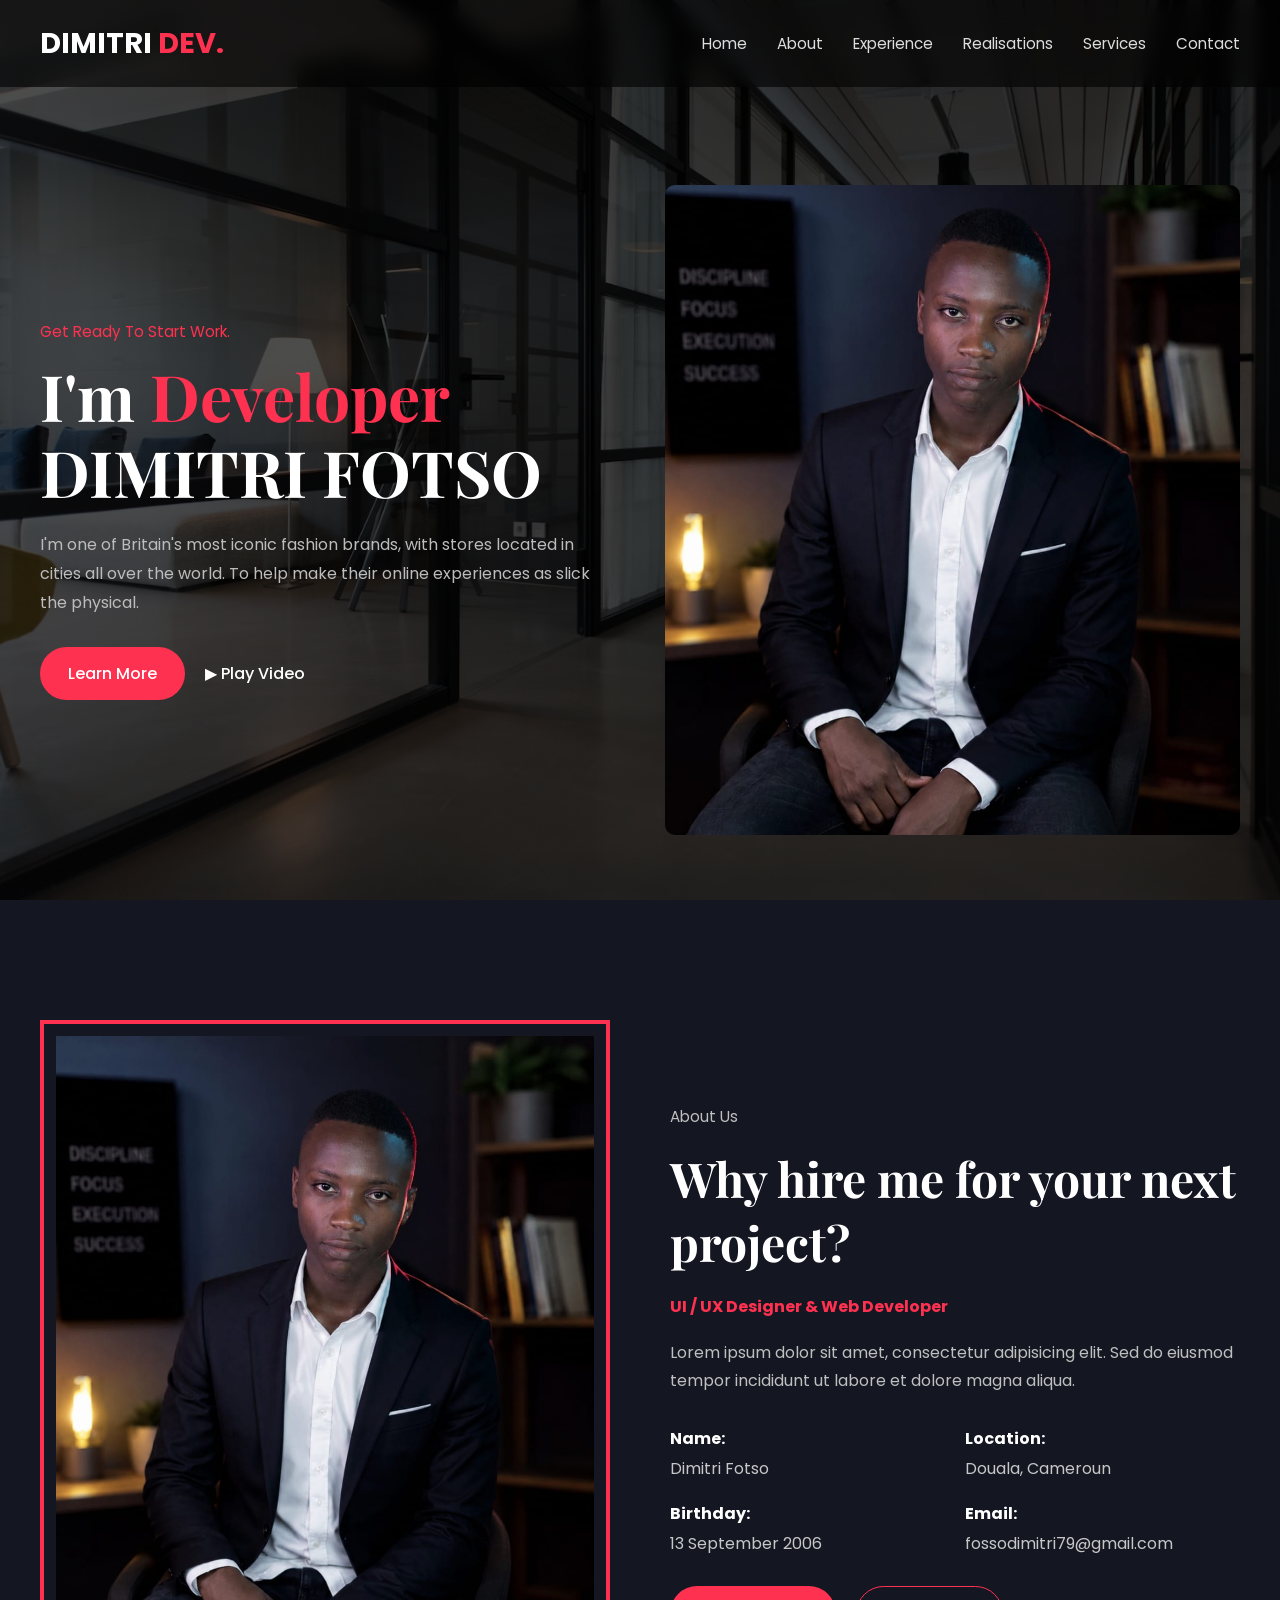
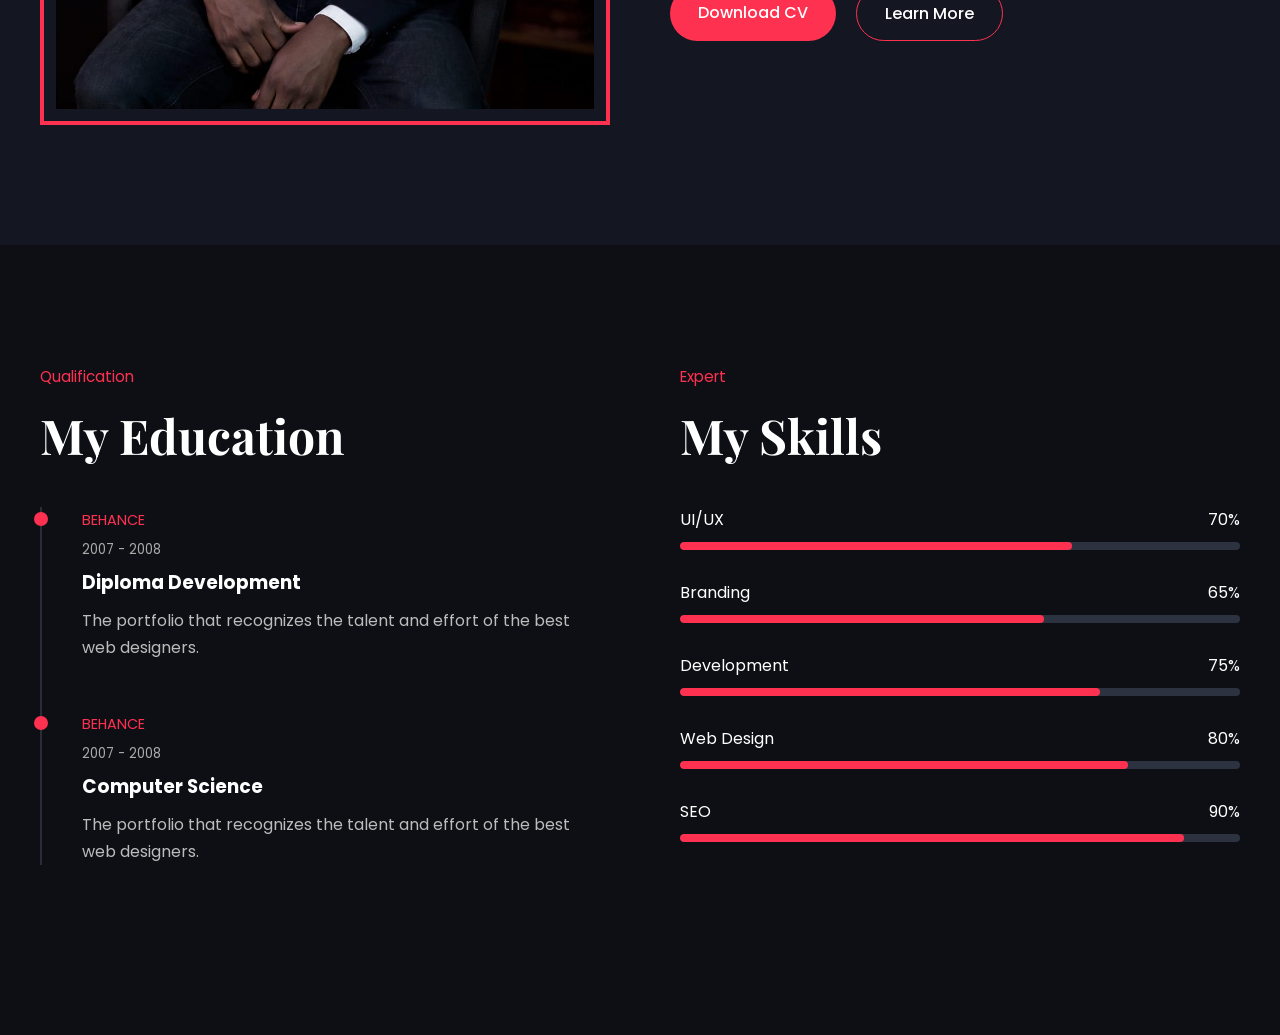
==== index.html @ 7f119b14 "mis a jour" ====
<!DOCTYPE html>
<html lang="fr">
<head>
  <meta charset="UTF-8" />
  <meta name="viewport" content="width=device-width, initial-scale=1.0" />
  <title>Portfolio dimi-dev-237</title>
  <link rel="stylesheet" href="style.css" />
  <link rel="preconnect" href="https://fonts.googleapis.com">
  <link rel="preconnect" href="https://fonts.gstatic.com" crossorigin>
  <link href="https://fonts.googleapis.com/css2?family=Poppins:wght@300;400;500;600;700&family=Playfair+Display:wght@600;700&display=swap" rel="stylesheet">
</head>
<body>

  <!-- HEADER -->
  <header class="header">
    <div class="container navbar">
      <div class="logo">DIMITRI<span>  DEV.</span></div>

      <nav>
        <ul class="nav-links" id="navLinks">
          <li><a href="#" class="active">Home</a></li>
          <li><a href="about.html">About</a></li>
          <li><a href="#education">Experience</a></li>
          <li><a href="realisations.html">Realisations</a></li>
          <li><a href="#services">Services</a></li>
          <li><a href="conctact.html">Contact</a></li>
        </ul>
      </nav>

      <button class="menu-btn" id="menuBtn">☰</button>
    </div>
  </header>

  <!-- HERO -->
  <section class="hero" id="home">
    <div class="container hero-content">

      <div class="hero-text">
        <p class="small-title">Get Ready To Start Work.</p>

        <h1>
          I'm <span>Developer</span><br>
          DIMITRI FOTSO 
        </h1>

        <p class="hero-description">
          I'm one of Britain's most iconic fashion brands, with stores located in cities all over the world.
          To help make their online experiences as slick the physical.
        </p>

        <div class="hero-buttons">
          <a href="#" class="btn primary-btn">Learn More</a>
          <a href="#" class="video-btn">
            ▶ Play Video
          </a>
        </div>
      </div>

      <div class="hero-image">
        <img src="image/profilport.jpeg" alt="Developer">
      </div>

    </div>
  </section>

  <!-- ABOUT -->
  <section class="about" id="about">
    <div class="container about-container">

      <div class="about-image">
        <div class="image-border">
          <img src="image/profilport.jpeg" alt="About Image">
        </div>
      </div>

      <div class="about-text">
        <p class="section-subtitle">About Us</p>

        <h2>
          Why hire me for your
          next project?
        </h2>

        <h4>UI / UX Designer & Web Developer</h4>

        <p>
          Lorem ipsum dolor sit amet, consectetur adipisicing elit. Sed do eiusmod tempor incididunt ut labore et dolore magna aliqua.
        </p>

        <div class="info-grid">
          <div>
            <strong>Name:</strong>
            <span>Dimitri Fotso</span>
          </div>

          <div>
            <strong>Location:</strong>
            <span>Douala, Cameroun</span>
          </div>

          <div>
            <strong>Birthday:</strong>
            <span>13 September 2006</span>
          </div>

          <div>
            <strong>Email:</strong>
            <span>fossodimitri79@gmail.com</span>
          </div>
        </div>

        <div class="about-buttons">
          <a href="#" class="btn primary-btn">Download CV</a>
          <a href="#" class="btn secondary-btn">Learn More</a>
        </div>
      </div>

    </div>
  </section>

  <!-- EDUCATION & SKILLS -->
  <section class="qualification-section">
    <div class="container qualification-container">

      <!-- EDUCATION -->
      <div class="education" id="education">
        <p class="section-subtitle">Qualification</p>
        <h2>My Education</h2>

        <div class="timeline">

          <div class="timeline-item">
            <div class="timeline-dot"></div>
            <div class="timeline-content">
              <span>BEHANCE</span>
              <small>2007 - 2008</small>
              <h3>Diploma Development</h3>
              <p>
                The portfolio that recognizes the talent and effort of the best web designers.
              </p>
            </div>
          </div>

          <div class="timeline-item">
            <div class="timeline-dot"></div>
            <div class="timeline-content">
              <span>BEHANCE</span>
              <small>2007 - 2008</small>
              <h3>Computer Science</h3>
              <p>
                The portfolio that recognizes the talent and effort of the best web designers.
              </p>
            </div>
          </div>

        </div>
      </div>

      <!-- SKILLS -->
      <div class="skills" id="skills">
        <p class="section-subtitle">Expert</p>
        <h2>My Skills</h2>

        <div class="skill">
          <div class="skill-top">
            <span>UI/UX</span>
            <span>70%</span>
          </div>
          <div class="progress-bar">
            <div class="progress" style="width:70%"></div>
          </div>
        </div>

        <div class="skill">
          <div class="skill-top">
            <span>Branding</span>
            <span>65%</span>
          </div>
          <div class="progress-bar">
            <div class="progress" style="width:65%"></div>
          </div>
        </div>

        <div class="skill">
          <div class="skill-top">
            <span>Development</span>
            <span>75%</span>
          </div>
          <div class="progress-bar">
            <div class="progress" style="width:75%"></div>
          </div>
        </div>

        <div class="skill">
          <div class="skill-top">
            <span>Web Design</span>
            <span>80%</span>
          </div>
          <div class="progress-bar">
            <div class="progress" style="width:80%"></div>
          </div>
        </div>

        <div class="skill">
          <div class="skill-top">
            <span>SEO</span>
            <span>90%</span>
          </div>
          <div class="progress-bar">
            <div class="progress" style="width:90%"></div>
          </div>
        </div>

      </div>

    </div>
  </section>

  <script src="script.js"></script>
</body>
</html>
---- style.css ----
* {
  margin: 0;
  padding: 0;
  box-sizing: border-box;
}

html {
  scroll-behavior: smooth;
}

body {
  font-family: 'Poppins', sans-serif;
  background: #0f1118;
  color: #ffffff;
  overflow-x: hidden;
}

.container {
  width: 100%;
  max-width: 1200px;
  margin: auto;
}

img {
  width: 100%;
  display: block;
}

ul {
  list-style: none;
}

a {
  text-decoration: none;
}

/* HEADER */
.header {
  width: 100%;
  position: fixed;
  top: 0;
  left: 0;
  z-index: 1000;
  background: rgba(0, 0, 0, 0.6);
  backdrop-filter: blur(10px);
}

.navbar {
  display: flex;
  justify-content: space-between;
  align-items: center;
  padding: 22px 0;
}

.logo {
  font-size: 1.8rem;
  font-weight: 700;
  color: #fff;
}

.logo span {
  color: #ff3150;
}

.nav-links {
  display: flex;
  gap: 30px;
}

.nav-links a {
  color: #ddd;
  font-size: 0.95rem;
  transition: 0.3s;
}

.nav-links a:hover {
  color: #ff3150;
}

.menu-btn {
  display: none;
  background: none;
  border: none;
  color: white;
  font-size: 2rem;
  cursor: pointer;
}

/* HERO */
.hero {
  min-height: 100vh;
  display: flex;
  align-items: center;
  background:
    linear-gradient(rgba(0,0,0,0.7), rgba(0,0,0,0.7)),
    url('image/image1.avif');
  background-size: cover;
  background-position: center;
  padding-top: 120px;
}

.hero-content {
  display: grid;
  grid-template-columns: repeat(2, 1fr);
  align-items: center;
  gap: 50px;
}

.small-title,
.section-subtitle {
  color: #ff3150;
  font-size: 0.95rem;
  margin-bottom: 15px;
}

.hero h1 {
  font-family: 'Playfair Display', serif;
  font-size: 4rem;
  line-height: 1.2;
  margin-bottom: 20px;
}

.hero h1 span {
  color: #ff3150;
}

.hero-description {
  color: #bcbcbc;
  line-height: 1.8;
  margin-bottom: 30px;
  max-width: 550px;
}

.hero-buttons {
  display: flex;
  align-items: center;
  gap: 20px;
  flex-wrap: wrap;
}

.btn {
  display: inline-block;
  padding: 14px 28px;
  border-radius: 50px;
  font-weight: 500;
  transition: 0.3s;
}

.primary-btn {
  background: #ff3150;
  color: white;
}

.primary-btn:hover {
  background: #ff1639;
}

.secondary-btn {
  border: 1px solid #ff3150;
  color: white;
}

.secondary-btn:hover {
  background: #ff3150;
}

.video-btn {
  color: white;
  font-weight: 500;
}

.hero-image {
  position: relative;
}

.hero-image img {
  border-radius: 10px;
  max-height: 650px;
  object-fit: cover;
}

/* ABOUT */
.about {
  padding: 120px 0;
  background: #141722;
}

.about-container {
  display: grid;
  grid-template-columns: repeat(2, 1fr);
  gap: 60px;
  align-items: center;
}

.image-border {
  border: 4px solid #ff3150;
  padding: 12px;
}

.about-text h2 {
  font-family: 'Playfair Display', serif;
  font-size: 3rem;
  margin-bottom: 20px;
}

.about-text h4 {
  color: #ff3150;
  margin-bottom: 20px;
}

.about-text p {
  color: #bfbfbf;
  line-height: 1.8;
}

.info-grid {
  display: grid;
  grid-template-columns: repeat(2, 1fr);
  gap: 20px;
  margin: 30px 0;
}

.info-grid strong {
  display: block;
  margin-bottom: 5px;
}

.info-grid span {
  color: #c7c7c7;
}

.about-buttons {
  display: flex;
  gap: 20px;
  flex-wrap: wrap;
}

/* QUALIFICATION */
.qualification-section {
  padding: 120px 0;
  background: #0d0f15;
}

.qualification-container {
  display: grid;
  grid-template-columns: repeat(2, 1fr);
  gap: 80px;
}

.education h2,
.skills h2 {
  font-family: 'Playfair Display', serif;
  font-size: 3rem;
  margin-bottom: 40px;
}

.timeline {
  position: relative;
  padding-left: 40px;
  border-left: 2px solid #2a2d38;
}

.timeline-item {
  position: relative;
  margin-bottom: 50px;
}

.timeline-dot {
  width: 14px;
  height: 14px;
  background: #ff3150;
  border-radius: 50%;
  position: absolute;
  left: -48px;
  top: 5px;
}

.timeline-content span {
  color: #ff3150;
  font-size: 0.9rem;
}

.timeline-content small {
  display: block;
  margin: 8px 0;
  color: #aaa;
}

.timeline-content h3 {
  margin-bottom: 10px;
}

.timeline-content p {
  color: #bcbcbc;
  line-height: 1.7;
}

.skill {
  margin-bottom: 30px;
}

.skill-top {
  display: flex;
  justify-content: space-between;
  margin-bottom: 10px;
}

.progress-bar {
  width: 100%;
  height: 8px;
  background: #2d3240;
  border-radius: 20px;
  overflow: hidden;
}

.progress {
  height: 100%;
  background: #ff3150;
  border-radius: 20px;
}

/* RESPONSIVE */
@media (max-width: 992px) {

  .hero-content,
  .about-container,
  .qualification-container {
    grid-template-columns: 1fr;
  }

  .hero-text {
    order: 2;
    text-align: center;
  }

  .hero-description {
    margin: auto auto 30px;
  }

  .hero-buttons {
    justify-content: center;
  }

  .hero-image {
    order: 1;
  }

  .about-text {
    text-align: center;
  }

  .about-buttons {
    justify-content: center;
  }
}

@media (max-width: 768px) {

  .nav-links {
    position: absolute;
    top: 80px;
    right: -100%;
    width: 260px;
    background: #141722;
    flex-direction: column;
    padding: 30px;
    transition: 0.4s;
  }

  .nav-links.active {
    right: 20px;
  }

  .menu-btn {
    display: block;
  }

  .hero h1 {
    font-size: 2.8rem;
  }

  .about-text h2,
  .education h2,
  .skills h2 {
    font-size: 2.2rem;
  }

  .info-grid {
    grid-template-columns: 1fr;
  }
}

@media (max-width: 500px) {

  .hero h1 {
    font-size: 2.2rem;
  }

  .btn {
    width: 100%;
    text-align: center;
  }

  .hero-buttons,
  .about-buttons {
    flex-direction: column;
  }
}
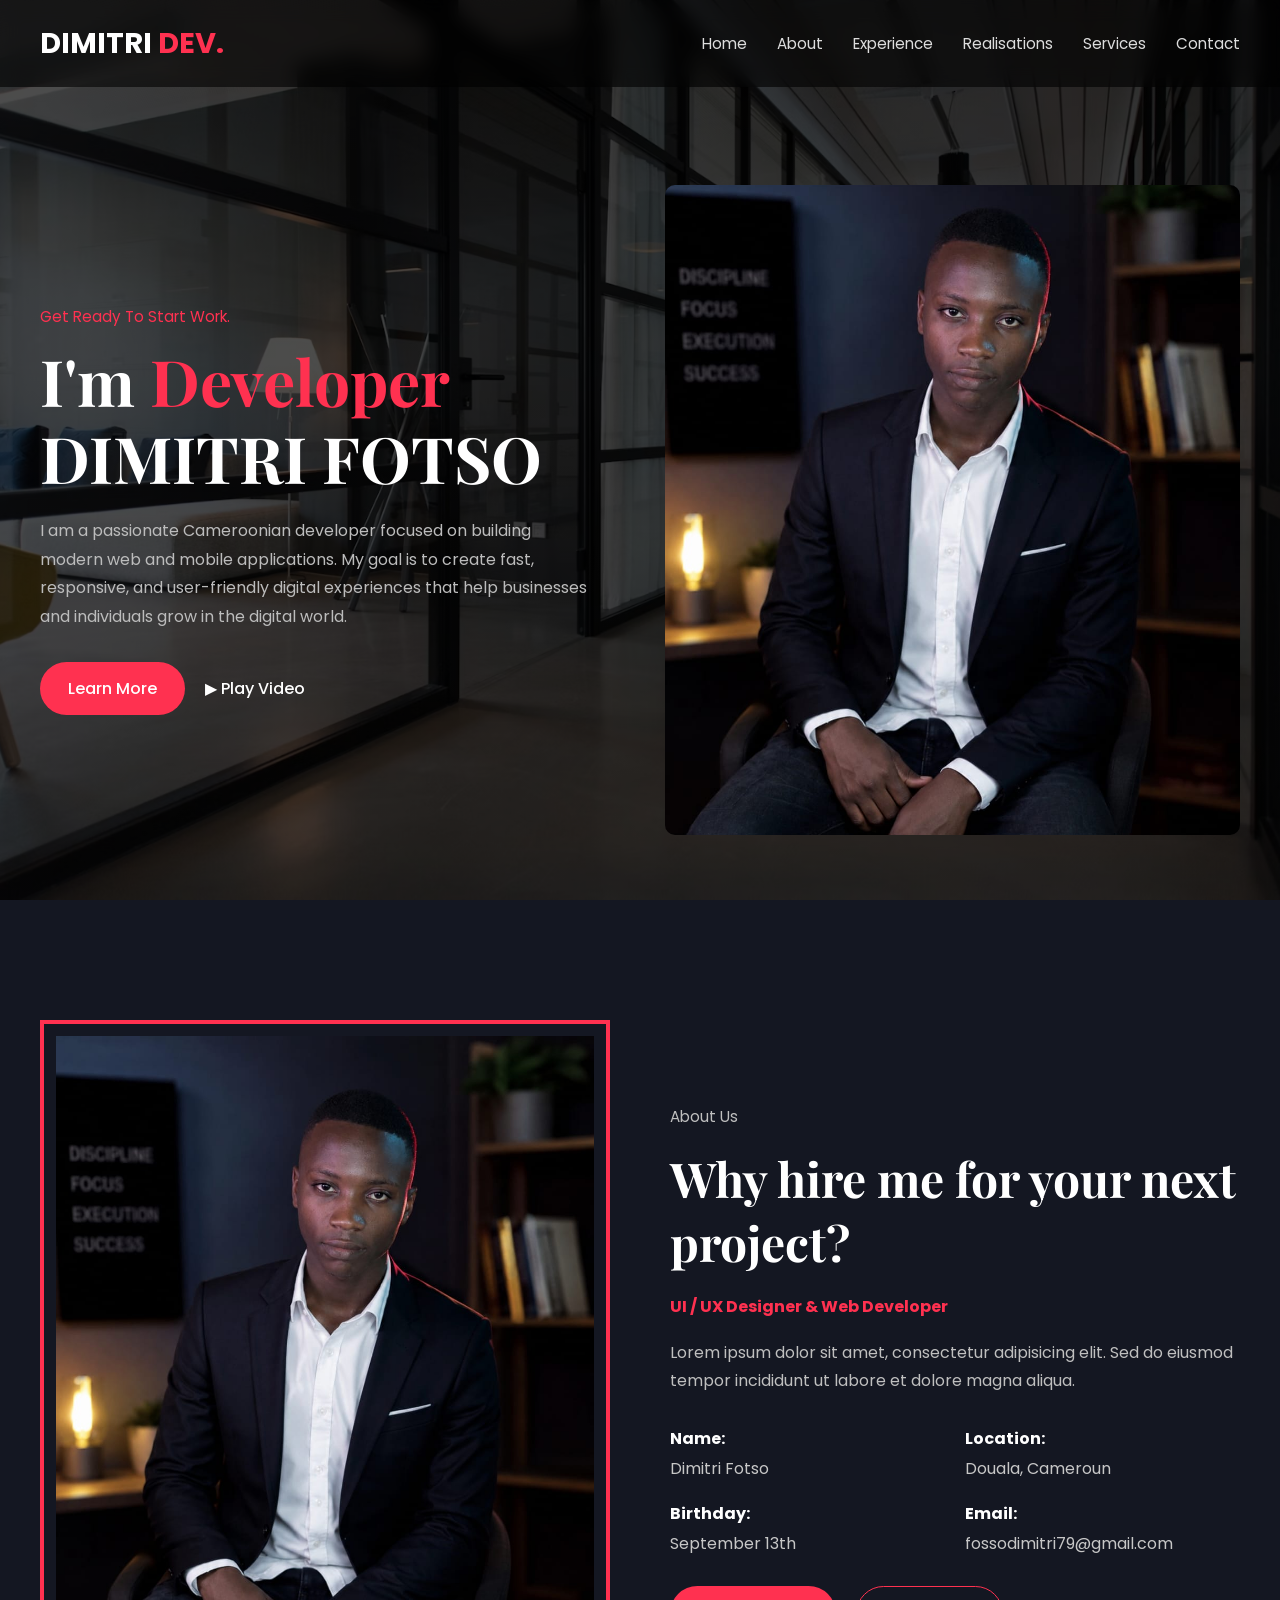
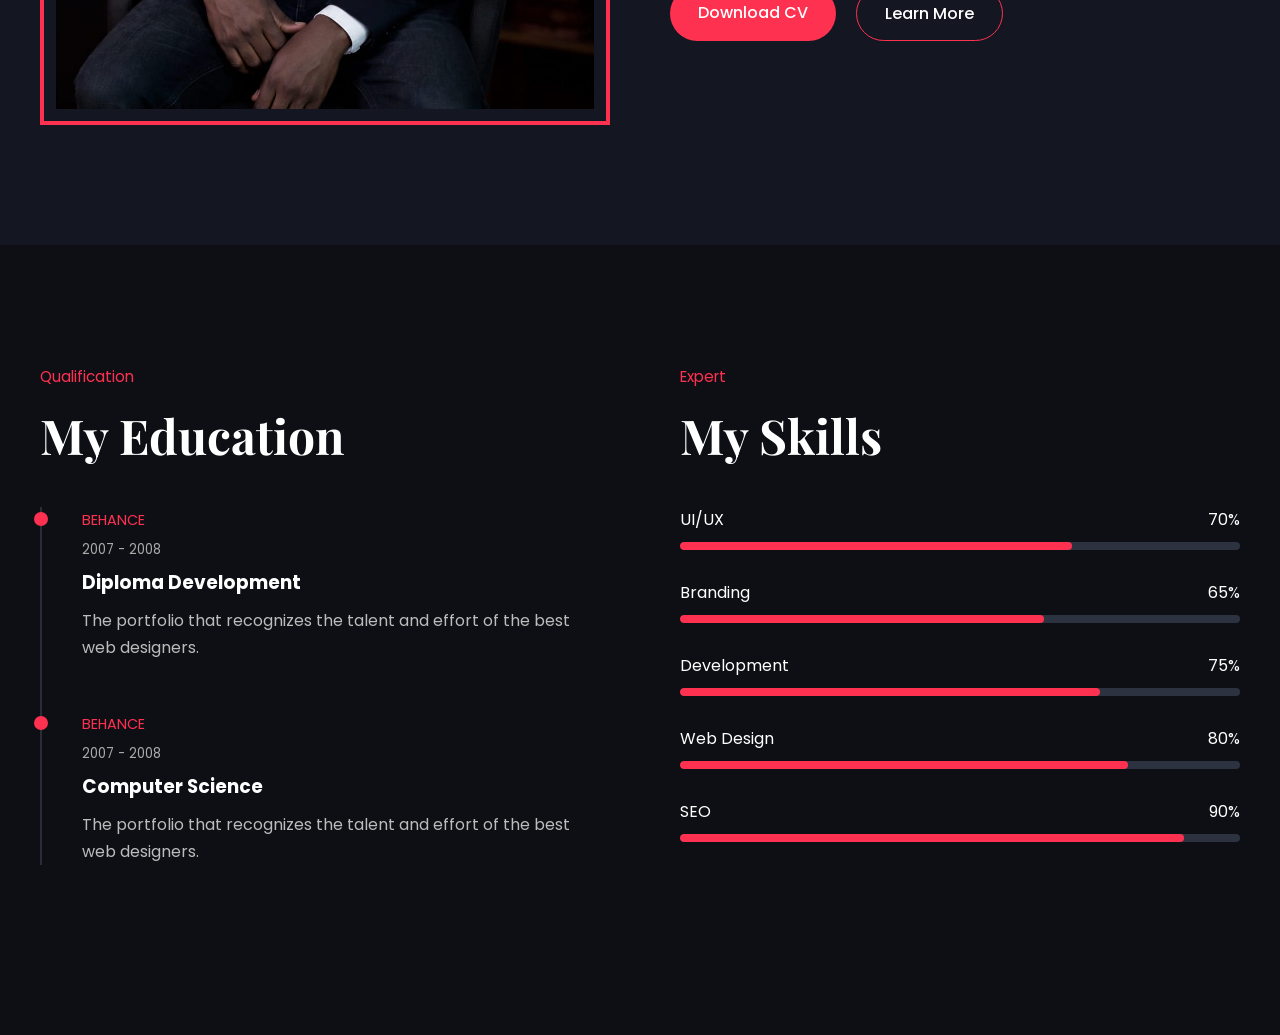
==== commit 6fbb795d: "nouvelle maj" ====
--- a/index.html
+++ b/index.html
@@ -45,8 +45,7 @@
         </h1>
 
         <p class="hero-description">
-          I'm one of Britain's most iconic fashion brands, with stores located in cities all over the world.
-          To help make their online experiences as slick the physical.
+         I am a passionate Cameroonian developer focused on building modern web and mobile applications. My goal is to create fast, responsive, and user-friendly digital experiences that help businesses and individuals grow in the digital world.
         </p>
 
         <div class="hero-buttons">
@@ -101,7 +100,7 @@
 
           <div>
             <strong>Birthday:</strong>
-            <span>13 September 2006</span>
+            <span>September 13th</span>
           </div>
 
           <div>
